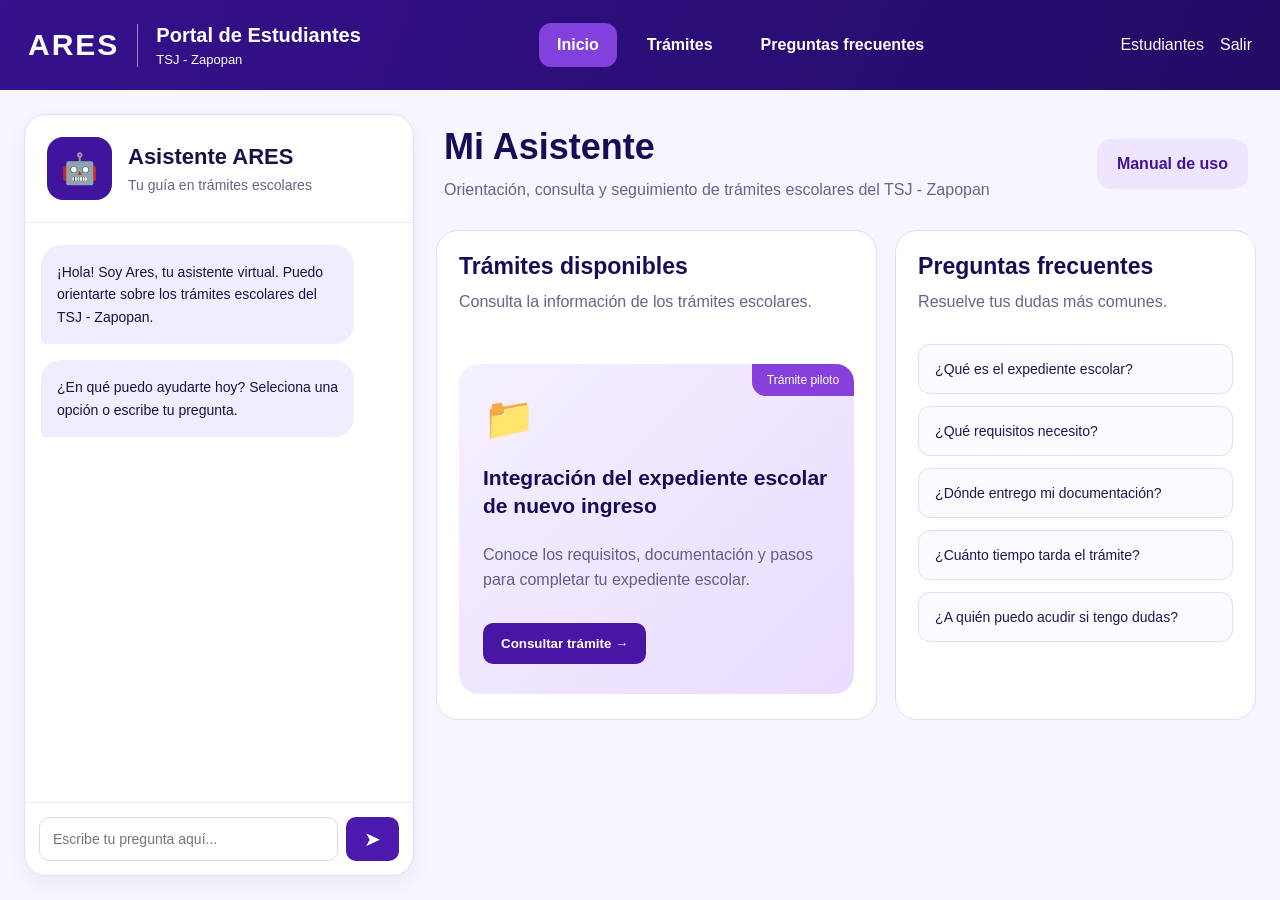
==== frontend/principal.html @ 924fa2f2 "feat: actualizar interfaces de login y registro" ====
<!DOCTYPE html>
<html lang="es">
    <head>
        <meta charset="UTF-8">
        <meta name="viewport" content="width=device-width, initial-scale=1.0">

        <title>Mi Asistente</title>

        <link rel="stylesheet" href="css/principal.css">
    </head>

    <body>

        <!-- ENCABEZADO -->
        <header class="encabezado">

            <div class="marca"> 
                <div class="logo-ares">
                    <span>ARES</span>
            </div>

            <div class="nombre-portal">
                <h2>Portal de Estudiantes</h2>
                <p>TSJ - Zapopan</p>
            </div>
        </div>

        <nav class="menu-principal" aria-label="Navegación principal">
            <a href="#inicio" class="activo">Inicio</a>
            <a href="#tramites">Trámites</a>
            <a href="#preguntas">Preguntas frecuentes</a>
        </nav>

        <div class="usuario">
            <span>Estudiantes</span>
            <a href="/" class="salir">Salir</a>
        </div>

        </header>

        <!-- CONTENIDO PRINCIPAL -->
        <main class="contenedor-principal" id="inicio">

                <!-- ASISTENTE ARES -->
                 <aside class="panel-asistente">

                    <div class="encabezado-asistente">
                        <div class="icono-asistente">🤖</div>

                        <div>
                            <h2>Asistente ARES</h2>
                            <p>Tu guía en trámites escolares</p>
                        </div>
                    </div>

                    <div class="conversacion" id="conversacion">

                        <div class="mensaje bot">
                            <p>
                                ¡Hola!
                                Soy Ares, tu asistente virtual.
                                Puedo orientarte sobre los trámites
                                escolares del TSJ - Zapopan.
                            </p>
                        </div>

                        <div class="mensaje bot">
                            <p>
                                ¿En qué puedo ayudarte hoy?
                                Seleciona una opción o escribe tu pregunta.
                            </p>
                        </div>

                    </div>
                    
                    <form class="formulario-chat" id="form-chat">
                        <input
                            type="text"
                            id="pregunta-chat"
                            placeholder="Escribe tu pregunta aquí..."
                            aria-label="Escribe tu pregunta"
                            required
                            >

                            <button type="submit" aria-label="Enviar mensaje">
                                ➤
                            </button>     
                    </form>

                 </aside>

                 <!-- ÁREA CENTRAL -->
                 <section class="contenido">

                    <div class="bienvenida">

                        <div>
                            <h1>Mi Asistente</h1>
                            <p>
                                Orientación, consulta y seguimiento
                                de trámites escolares del TSJ - Zapopan
                            </p>
                        </div>

                        <a href="#manual" class="boton-manual">
                            Manual de uso
                        </a>

                    </div>

                    <div class="paneles">

                        <!-- TRÁMITES -->
                         <section class="panel-tramites" id="tramites">

                            <div class="titulo-seccion">
                                <h2>Trámites disponibles</h2>
                                <p>
                                    Consulta la información de los 
                                    trámites escolares.
                                </p>
                            </div>

                            <article class="tarjeta-tramite">
                                <span class="etiqueta">
                                    Trámite piloto
                                </span>

                                <div class="icono-tramite">📁</div>

                                <h3>
                                    Integración del expediente escolar
                                    de nuevo ingreso
                                </h3>

                                <p>
                                    Conoce los requisitos, documentación
                                    y pasos para completar tu expediente escolar.
                                </p>

                                <button
                                    type="button"
                                    class="boton-tramite"
                                    id="ver-tramite"
                                    >
                                    Consultar trámite →
                                </button>

                            </article>

                         </section>

                <!-- PREGUNTAS FRECUENTES -->
                 <section class="panel-preguntas" id="preguntas">

                    <div class="titulo-seccion">
                        <h2>Preguntas frecuentes</h2>
                        <p>Resuelve tus dudas más comunes.</p>
                    </div>

                    <div class="lista-preguntas">
                        <button type="button" class="pregunta">
                            ¿Qué es el expediente escolar?
                        </button>

                        <button type="button" class="pregunta">
                            ¿Qué requisitos necesito?
                        </button>

                        <button type="button" class="pregunta">
                            ¿Dónde entrego mi documentación?
                        </button>

                        <button type="button" class="pregunta">
                            ¿Cuánto tiempo tarda el trámite?
                        </button>

                        <button type="button" class="pregunta">
                            ¿A quién puedo acudir si tengo dudas?
                        </button>

                    </section>

                </div>

            </section>

        </main>

        <script src="js/principal.js"></script>

</body>
</html>
---- frontend/css/principal.css ----
/* ===== ESTILOS GENERALES ===== */

* {
    box-sizing: border-box;
}

body {
    margin: 0;
    font-family: Helvetica, sans-serif;
    color: #171344;
    background: #f7f5ff;

}

/* ===== ENCABEZADO ===== */

.encabezado {
    min-height: 90px;
    padding: 16px 28px;
    background: linear-gradient(110deg, #35118d, #220b65);
    color: white;
    display: flex;
    align-items: center;
    justify-content: space-between;
    gap: 20px;
}

.marca {
    display: flex;
    align-items: center;
    gap: 18px;
}

.logo-ares {
    font-size: 30px;
    font-weight: 800;
    letter-spacing: 2px;
}

.nombre-portal {
    border-left: 1px solid #ffffff80;
    padding-left: 18px;
}

.nombre-portal h2 {
    margin: 0 0 5px;
    font-size: 20px;
}

.nombre-portal p {
    margin: 0;
    font-size: 13px;
}

.menu-principal {
    display: flex;
    align-items: center;
    gap: 12px;
}

.menu-principal a {
    padding: 13px 18px;
    border-radius: 12px;
    color:white;
    text-decoration: none;
    font-weight: 600;
}

.menu-principal a:hover,
.menu-principal a.activo {
    background: #8241dc;
}

.usuario {
    display: flex;
    align-items: center;
    gap: 16px;
}

.salir {
    color: white;
    text-decoration: none;
}

/* ===== DISTRIBUCIÓN PRINCIPAL ===== */
 
.contenedor-principal {
    display: grid;
    grid-template-columns: 390px minmax(0,1fr);
    gap: 22px;
    padding: 24px;
    min-height: calc(100vh - 90px);
}

/* ===== ASISTENTE ===== */

.panel-asistente {
    display: flex;
    flex-direction: column;
    min-height: 650px;
    max-height: calc(100vh - 138px);
    background: white;
    border: 1px solid #e3ddf7;
    border-radius: 22px;
    overflow: hidden;
    box-shadow: 0 8px 25px #26116b0d;
}

.encabezado-asistente {
    display: flex;
    align-items: center;
    gap: 16px;
    padding: 22px;
    border-bottom: 1px solid #eeeafa;
}

.icono-asistente {
    background: #40149d;
    color: white;
    border-radius: 16px;
    padding: 14px;
    font-size: 30px;
}

.encabezado-asistente h2 {
    margin: 0 0 7px;
    font-size: 22px;
}

.encabezado-asistente p {
    margin: 0;
    color: #666487;
    font-size: 14px;
}

.conversacion {
    flex: 1;
    overflow-y: auto;
    padding: 22px 16px;
}

.mensaje {
    max-width: 88%;
    padding: 16px;
    margin-bottom: 16px;
    border-radius: 20px;
    line-height: 1.6;
    font-size: 14px;
}

.mensaje p {
    margin: 0;
}

.mensaje.bot {
    background: #f1edff;
    border-bottom-left-radius: 5px;
}

.mensaje.estudiante {
    background: #e3d2ff;
    margin-left: auto;
    border-bottom-right-radius: 5px;
}

.formulario-chat {
    display: flex;
    gap: 8px;
    padding: 14px;
    border-top: 1px solid #eeeafa;
}

.formulario-chat input {
    flex: 1;
    min-width: 0;
    padding: 13px;
    border: 1px solid #ded8ed;
    border-radius: 10px;
    font-size: 14px;
}

.formulario-chat button {
    background: #4b19ad;
    color: white;
    border: none;
    border-radius: 10px;
    padding: 0 18px;
    font-size: 20px;
    cursor: pointer;
}

/* ===== CONTENIDO DERECHO ===== */
.contenido {
    min-width: 0;
}

.bienvenida {
    display: flex;
    justify-content: space-between;
    align-items: center;
    gap: 20px;
    padding: 12px 8px 28px;
}

.bienvenida h1 {
    margin: 0 0 10px;
    font-size: 36px;
    color: #160d56;
}

.bienvenida p {
    margin: 0;
    color: #666487;
    line-height: 1.5;
}

.boton-manual {
    background: #eee5ff;
    color: #42149c;
    padding: 16px 20px;
    border-radius: 14px;
    text-decoration: none;
    font-weight: 600;
    white-space: nowrap;
}

/* ===== PANELES ===== */

.paneles {
    display: grid;
    grid-template-columns: minmax(0, 1.1fr) minmax(0, 0.9fr);
    gap: 18px;
    align-items: stretch;
    width: 100%;
}

.panel-tramites,
.panel-preguntas {
    background: white;
    border: 1px solid #e3ddf7;
    border-radius: 22px;
    padding: 22px;
    min-height: 490px;
}

.titulo-seccion h2 {
    font-size: 23px;
    margin: 0 0 10px;
    color: #160d56;
}

.titulo-seccion p {
    color: #666487;
    margin: 0;
    line-height: 1.5;
}

/* ===== TARJETA DEL TRÁMITE ===== */
.tarjeta-tramite {
    position: relative;
    margin-top: 50px;
    padding: 30px 24px;
    border-radius: 20px;
    background: linear-gradient(135deg, #f5f0ff, #e9dcff);
}

.etiqueta {
    position: absolute;
    top: 0;
    right: 0;
    background: #8740dc;
    color: white;
    padding: 9px 15px;
    border-radius: 0 18px 0 14px;
    font-size: 12px;
}

.icono-tramite {
    font-size: 42px;
    margin-bottom: 20px;
}

.tarjeta-tramite h3 {
    color: #170d55;
    font-size: 21px;
    line-height: 1.35;
}

.tarjeta-tramite p {
    color: #615d84;
    line-height: 1.6;
}

.boton-tramite {
    margin-top: 14px;
    padding: 13px 18px;
    background: #4815a5;
    color: white;
    border: none;
    border-radius: 10px;
    font-weight: 600;
    cursor: pointer;
}

.boton-tramite:hover {
    background: #7130c6;
}

/* ===== PREGUNTAS FRECUENTES ===== */

.lista-preguntas {
    margin-top: 30px;
    display: flex;
    flex-direction: column;
    gap: 12px;
}

.pregunta {
    width: 100%;
    padding: 16px;
    border: 1px solid #e3ddf7;
    background: #fbfaff;
    color: #20164f;
    border-radius: 12px;
    text-align: left;
    font-size: 14px;
    cursor: pointer;
}

.pregunta:hover {
    background: #f0e8ff;
    border-color: #b9a2ed;
}

/* ===== RESPONSIVE ===== */
@media (max-width: 1250px) {
    .contenedor-principal {
        grid-template-columns: 330px minmax(0, 1fr);
    }

    .panel-tramites,
    .panel-preguntas {
        min-height: auto;
    }
}

@media (max-width: 850px) {
    .encabezado {
        flex-wrap: wrap;
    }

    .menu-principal {
        flex-wrap: wrap;
    }

    .contenedor-principal {
        grid-template-columns: 1fr;
    }

    .panel-asistente {
        min-height: 450px;
        max-height: 600px;
    }

    .bienvenida {
        flex-wrap: wrap;
    }

    .paneles {
        grid-template-columns: 1fr;
    }
}

@media (max-width: 480px) {
    .contenedor-principal {
        padding: 12px;
    }

    .encabezado {
        padding: 16px;
    }

    .panel-tramites,
    .panel-preguntas {
        padding: 16px;
    }

    .bienvenida h1 {
        font-size: 28px;
    }
}
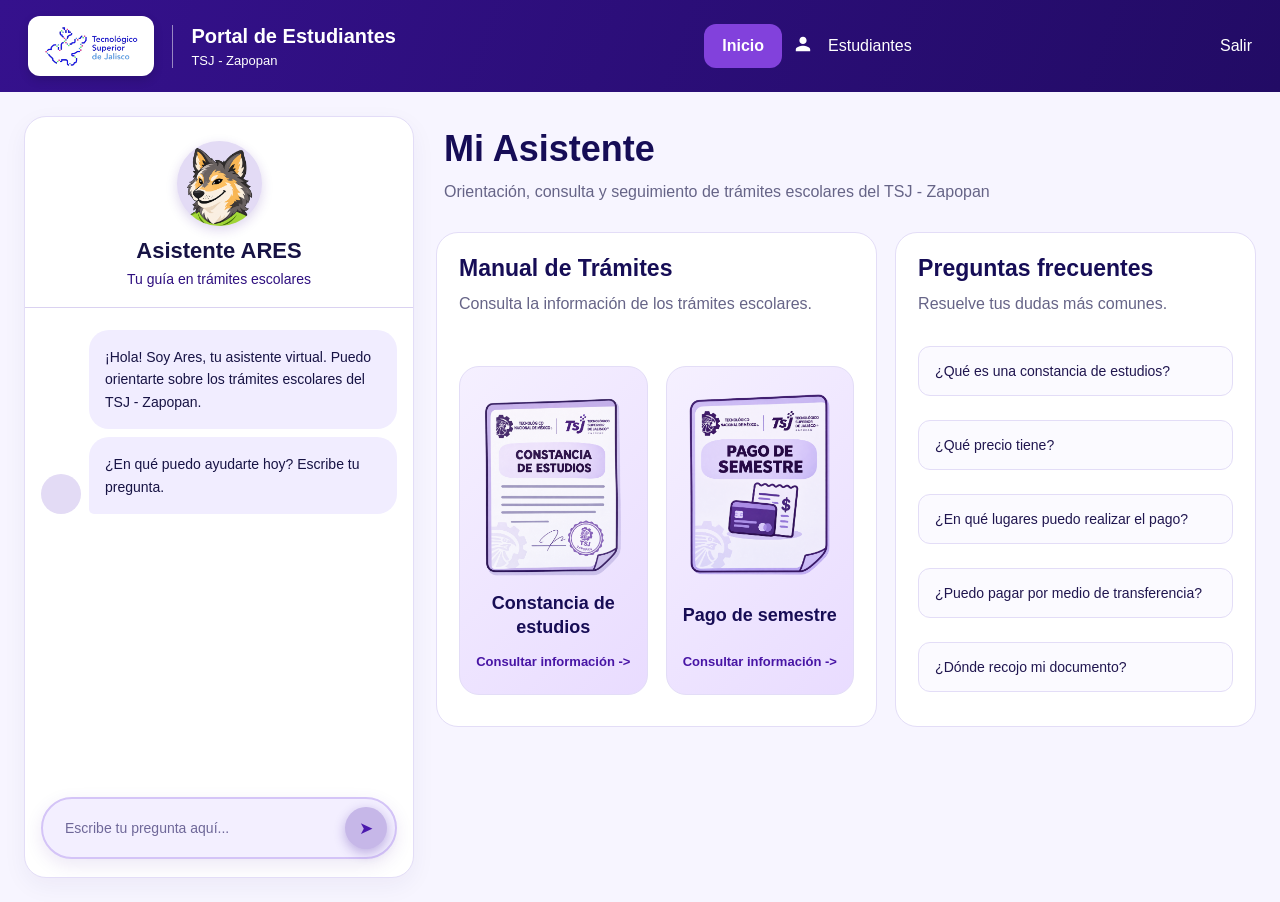
==== commit 7dece0d7: "mejora de interfaz pagina principal" ====
--- a/frontend/principal.html
+++ b/frontend/principal.html
@@ -1,12 +1,12 @@
 <!DOCTYPE html>
 <html lang="es">
-    <head>
-        <meta charset="UTF-8">
-        <meta name="viewport" content="width=device-width, initial-scale=1.0">
-
-        <title>Mi Asistente</title>
-
-        <link rel="stylesheet" href="css/principal.css">
+    
+<head>
+    <meta charset="UTF-8">
+    <meta name="viewport" content="width=device-width, initial-scale=1.0">
+    <title>Mi Asistente</title>
+    <link rel="icon" type="image/png" href="/img/logoares.png" >
+    <link rel="stylesheet" href="css/principal.css">
     </head>
 
     <body>
@@ -15,26 +15,30 @@
         <header class="encabezado">
 
             <div class="marca"> 
-                <div class="logo-ares">
-                    <span>ARES</span>
+                <div class="logo-tsj">
+                    <span><img src="img/logotsj.jpg" alt="Logo TSJ"></span>
+                </div>
+
+                <div class="nombre-portal">
+                    <h2>Portal de Estudiantes</h2>
+                    <p>TSJ - Zapopan</p>
+                </div>
             </div>
 
-            <div class="nombre-portal">
-                <h2>Portal de Estudiantes</h2>
-                <p>TSJ - Zapopan</p>
-            </div>
-        </div>
-
-        <nav class="menu-principal" aria-label="Navegación principal">
-            <a href="#inicio" class="activo">Inicio</a>
-            <a href="#tramites">Trámites</a>
-            <a href="#preguntas">Preguntas frecuentes</a>
-        </nav>
-
-        <div class="usuario">
-            <span>Estudiantes</span>
+            <nav class="menu-principal" aria-label="Navegación principal">
+                <a href="#inicio" class="activo">Inicio</a>
+
+                <div class="usuario">
+                    <div class="icono-usuario" aria-hidden="true">
+                        <svg viewBox="0 0 24 24" width="18" height="18" fill="currentColor">
+                            <path d="M12 12c2.7 0 4.8-2.1 4.8-4.8S14.7 2.4 12 2.4 7.2 4.5 7.2 7.2 9.3 12 12 12zm0 2.4c-3.2 0-9.6 1.6-9.6 4.8v2.4h19.2v-2.4c0-3.2-6.4-4.8-9.6-4.8z"/>
+                        </svg>
+                    </div>
+                    <span id="nombre-usuario">Estudiantes</span>
+                </div>
+            </nav>
+
             <a href="/" class="salir">Salir</a>
-        </div>
 
         </header>
 
@@ -45,7 +49,8 @@
                  <aside class="panel-asistente">
 
                     <div class="encabezado-asistente">
-                        <div class="icono-asistente">🤖</div>
+
+                        <div class="icono-asistente"> <img src="img/logoares.png" alt="Logo ARES"></div>
 
                         <div>
                             <h2>Asistente ARES</h2>
@@ -67,7 +72,7 @@
                         <div class="mensaje bot">
                             <p>
                                 ¿En qué puedo ayudarte hoy?
-                                Seleciona una opción o escribe tu pregunta.
+                                Escribe tu pregunta.
                             </p>
                         </div>
 
@@ -102,10 +107,6 @@
                             </p>
                         </div>
 
-                        <a href="#manual" class="boton-manual">
-                            Manual de uso
-                        </a>
-
                     </div>
 
                     <div class="paneles">
@@ -114,39 +115,31 @@
                          <section class="panel-tramites" id="tramites">
 
                             <div class="titulo-seccion">
-                                <h2>Trámites disponibles</h2>
+                                <h2>Manual de Trámites</h2>
                                 <p>
                                     Consulta la información de los 
                                     trámites escolares.
                                 </p>
                             </div>
 
-                            <article class="tarjeta-tramite">
-                                <span class="etiqueta">
-                                    Trámite piloto
-                                </span>
-
-                                <div class="icono-tramite">📁</div>
-
-                                <h3>
-                                    Integración del expediente escolar
-                                    de nuevo ingreso
-                                </h3>
-
-                                <p>
-                                    Conoce los requisitos, documentación
-                                    y pasos para completar tu expediente escolar.
-                                </p>
-
-                                <button
-                                    type="button"
-                                    class="boton-tramite"
-                                    id="ver-tramite"
-                                    >
-                                    Consultar trámite →
+                            <!--Manual de tramites-->
+
+                            <div class="catalogo-tramites">
+
+                                <button type="button" class="tarjeta-manual" data-tramite="0">
+                                    <img src="img/ConstanciaEstudios.png" alt="Constancia de estudios">
+                                    <h3>Constancia de estudios</h3>
+                                    <span>Consultar información -> </span>
                                 </button>
 
-                            </article>
+                                <button type="button" class="tarjeta-manual" data-tramite="1">
+                                    <img src="img/PagodeSemestre.png" alt="Pago de semestre">
+                                    <h3>Pago de semestre</h3>
+                                    <span>Consultar información -> </span>
+                                </button>
+                            </div>
+
+                            
 
                          </section>
 
@@ -159,25 +152,50 @@
                     </div>
 
                     <div class="lista-preguntas">
-                        <button type="button" class="pregunta">
-                            ¿Qué es el expediente escolar?
-                        </button>
-
-                        <button type="button" class="pregunta">
-                            ¿Qué requisitos necesito?
-                        </button>
-
-                        <button type="button" class="pregunta">
-                            ¿Dónde entrego mi documentación?
-                        </button>
-
-                        <button type="button" class="pregunta">
-                            ¿Cuánto tiempo tarda el trámite?
-                        </button>
-
-                        <button type="button" class="pregunta">
-                            ¿A quién puedo acudir si tengo dudas?
-                        </button>
+
+                        <details class="pregunta-item">
+                            <summary class="pregunta">¿Qué es una constancia de estudios?</summary>
+                            <div class="respuesta">
+                                    Es un documento oficial que acredita que estás
+                                    inscrito como estudiante en la institución.
+                            </div>
+                        </details>
+
+                        <details class="pregunta-item">
+                            <summary class="pregunta">¿Qué precio tiene?</summary>
+                            <div class="respuesta">
+                                    El costo debe consultarse en la plataforma
+                                    institucional de pagos. Pero a la fecha de 2026
+                                    tiene el costo de $70.00 MXN (Constancia de estudios
+                                    sin calificaciones)
+                            </div>
+                        </details>
+
+                        <details class="pregunta-item">
+                            <summary class="pregunta">¿En qué lugares puedo realizar el pago?</summary>
+                            <div class="respuesta">
+                                    Los pagos se pueden realizar presencialmente
+                                    en una sucursal HSBC de tu preferencia, o bien,
+                                    vía internet por transferencia.
+                            </div>
+                        </details>
+
+                        <details class="pregunta-item">
+                            <summary class="pregunta">¿Puedo pagar por medio de transferencia?</summary>
+                            <div class="respuesta">
+                                    Sí, haciendo el pago a la Cuenta Clabe 
+                                    de la institución.
+                            </div>
+                        </details>
+
+                        <details class="pregunta-item">
+                            <summary class="pregunta">¿Dónde recojo mi documento?</summary>
+                            <div class="respuesta">
+                                    En Control Escolar, ubicado en el 
+                                    edificio de "Básicas" el el 
+                                    segundo piso.
+                            </div>
+                        </details>
 
                     </section>
 
@@ -186,6 +204,49 @@
             </section>
 
         </main>
+
+        <!-- Visor del manual-->
+
+        <div class="modal-manual" id="modal-manual"
+            role="dialog" aria-modal="true"
+            aria-labelledby="titulo-manual" hidden>
+
+            <div class="contenido-modal">
+                <button type="button" class="cerrar-manual"
+                    id="cerrar-manual" aria-label="Cerrar manual">
+                    &times;
+                </button>
+
+                <div class="imagen-manual">
+                    <img id="imagen-manual"
+                        src="img/ConstanciaEstudios.png"
+                        alt="Imagen del tramite">
+                </div>
+
+                <div class="informacion-manual">
+                    <h2 id="titulo-manual"></h2>
+                    <p id="descripcion-manual"></p>
+
+                    <h3>Informacion del tramite</h3>
+                    <ul id="pasos-manual"></ul>
+                </div>
+
+                <div class="navegacion-manual">
+                    <button type="button" id="anterior-manual">
+                         ← Atrás
+                    </button>
+
+                    <span id="contador-manual"></span>
+
+                    <button type="button" id="siguiente-manual">
+                        Siguiente →
+                    </button>
+
+                </div>
+
+            </div>
+        
+        </div>
 
         <script src="js/principal.js"></script>
 
--- a/frontend/css/principal.css
+++ b/frontend/css/principal.css
@@ -2,14 +2,13 @@
 
 * {
     box-sizing: border-box;
+    font-family: Helvetica, sans-serif;
 }
 
 body {
     margin: 0;
-    font-family: Helvetica, sans-serif;
     color: #171344;
     background: #f7f5ff;
-
 }
 
 /* ===== ENCABEZADO ===== */
@@ -31,10 +30,20 @@
     gap: 18px;
 }
 
-.logo-ares {
-    font-size: 30px;
-    font-weight: 800;
-    letter-spacing: 2px;
+.logo-tsj {
+    display: flex;
+    align-items: center;
+    background: #ffffff;
+    padding: 8px 14px;
+    border-radius: 12px;
+    box-shadow: 0 4px 10px rgba(0, 0, 0, 0.15);
+}
+
+.logo-tsj img {
+    display: block;
+    height: 44px;
+    width: auto;
+    object-fit: contain;
 }
 
 .nombre-portal {
@@ -61,7 +70,7 @@
 .menu-principal a {
     padding: 13px 18px;
     border-radius: 12px;
-    color:white;
+    color: white;
     text-decoration: none;
     font-weight: 600;
 }
@@ -108,18 +117,36 @@
 
 .encabezado-asistente {
     display: flex;
-    align-items: center;
-    gap: 16px;
-    padding: 22px;
-    border-bottom: 1px solid #eeeafa;
+    flex-direction: column;
+    align-items: center;
+    justify-content: center;
+    text-align: center;
+    gap: 12px;
+    padding: 24px 22px 20px;
+    border-bottom: 1px solid #dad2f1;
 }
 
 .icono-asistente {
-    background: #40149d;
-    color: white;
-    border-radius: 16px;
-    padding: 14px;
-    font-size: 30px;
+    display: flex;
+    justify-content: center;
+    align-items: flex-end;
+    flex-shrink: 0;
+    background: #e3dbf5;
+    border-radius: 50%;
+    padding: 8px 6px 0 6px;
+    width: 85px;
+    height: 85px;
+    box-sizing: border-box;
+    overflow: hidden;
+    box-shadow: 0 4px 12px rgba(64, 20, 157, 0.18);
+}
+
+.icono-asistente img {
+    display: block;
+    width: 112%;
+    height: 112%;
+    object-fit: cover;
+    transform: translateY(6px);
 }
 
 .encabezado-asistente h2 {
@@ -129,7 +156,7 @@
 
 .encabezado-asistente p {
     margin: 0;
-    color: #666487;
+    color: #2e0f7f;
     font-size: 14px;
 }
 
@@ -153,8 +180,34 @@
 }
 
 .mensaje.bot {
+    position: relative;
     background: #f1edff;
     border-bottom-left-radius: 5px;
+    margin-left: 48px;
+}
+
+.mensaje.bot::before {
+    content: "";
+    position: absolute;
+    left: -48px;
+    bottom: 0;
+    width: 40px;
+    height: 40px;
+    border-radius: 50%;
+    background-color: #e3dbf5;
+    background-image: url("/img/ares-pensando.png");
+    background-size: 92%;
+    background-position: bottom center;
+    background-repeat: no-repeat;
+}
+
+.mensaje.bot:has(+ .mensaje.bot)::before {
+    display: none;
+}
+
+.mensaje.bot:has(+ .mensaje.bot) {
+    border-bottom-left-radius: 20px;
+    margin-bottom: 8px;
 }
 
 .mensaje.estudiante {
@@ -165,28 +218,65 @@
 
 .formulario-chat {
     display: flex;
-    gap: 8px;
-    padding: 14px;
-    border-top: 1px solid #eeeafa;
+    align-items: center;
+    gap: 10px;
+    margin: 12px 16px 18px;
+    padding: 8px 8px 8px 18px;
+    background: #f3efff; 
+    border: 2px solid #d4c4f7; 
+    border-radius: 999px; 
+    box-shadow: 0 6px 18px rgba(64, 20, 157, 0.10); 
+    transition: border-color 0.25s ease, box-shadow 0.25s ease, background-color 0.25s ease;
+}
+
+.formulario-chat:focus-within {
+    background-color: #ffffff;
+    border-color: #5e2bc4;
+    box-shadow: 0 8px 22px rgba(64, 20, 157, 0.18);
 }
 
 .formulario-chat input {
     flex: 1;
     min-width: 0;
-    padding: 13px;
-    border: 1px solid #ded8ed;
-    border-radius: 10px;
+    padding: 8px 4px;
+    border: none;
+    background: transparent;
+    color: #171344;  
     font-size: 14px;
+    outline: none;
+}
+
+.formulario-chat input::placeholder {
+    color: #6f6899;
 }
 
 .formulario-chat button {
-    background: #4b19ad;
+    display: flex;
+    justify-content: center;
+    align-items: center;
+    flex-shrink: 0;
+    width: 42px;
+    height: 42px;
+    padding: 0;
+    background: #c6b7e8;
+    color: #4b19ad;
+    border: none;
+    border-radius: 50%;
+    font-size: 17px;
+    cursor: pointer;
+    box-shadow: 0 4px 12px rgba(64, 20, 157, 0.30);
+    transition: transform 0.2s ease, box-shadow 0.2s ease, background 0.2s ease, color 0.2s ease;
+}
+
+.formulario-chat button:hover {
+    transform: scale(1.06);
+    background: linear-gradient(135deg, #8758e3, #6633cc);
     color: white;
-    border: none;
-    border-radius: 10px;
-    padding: 0 18px;
-    font-size: 20px;
-    cursor: pointer;
+    box-shadow: 0 6px 16px rgba(120, 70, 217, 0.35);
+}
+
+.formulario-chat button:active {
+    transform: scale(0.95);
 }
 
 /* ===== CONTENIDO DERECHO ===== */
@@ -212,16 +302,6 @@
     margin: 0;
     color: #666487;
     line-height: 1.5;
-}
-
-.boton-manual {
-    background: #eee5ff;
-    color: #42149c;
-    padding: 16px 20px;
-    border-radius: 14px;
-    text-decoration: none;
-    font-weight: 600;
-    white-space: nowrap;
 }
 
 /* ===== PANELES ===== */
@@ -255,55 +335,264 @@
     line-height: 1.5;
 }
 
-/* ===== TARJETA DEL TRÁMITE ===== */
-.tarjeta-tramite {
+/* ===== MANUAL DE TRÁMITES ===== */
+
+.catalogo-tramites {
+    display: grid;
+    grid-template-columns: repeat(2, minmax(0, 1fr));
+    gap: 18px;
+    margin-top: 50px;
+}
+
+/* Tarjetas individuales */
+.tarjeta-manual {
+    display: flex;
+    flex-direction: column;
+    align-items: center;
+    justify-content: space-between;
+    gap: 14px;
+
+    padding: 25px 15px;
+    min-width: 0;
+
+    background: linear-gradient(135deg, #f5f0ff, #e9dcff);
+    border: 1px solid #e3ddf7;
+    border-radius: 20px;
+
+    color: #170d55;
+    text-align: center;
+    font-family: Helvetica, sans-serif;
+    cursor: pointer;
+
+    transition: transform 0.2s ease,
+                box-shadow 0.2s ease,
+                border-color 0.2s ease;
+}
+
+.tarjeta-manual:hover {
+    transform: translateY(-4px);
+    border-color: #b9a2ed;
+    box-shadow: 0 8px 20px rgba(64, 20, 157, 0.15);
+}
+
+/* Imagenes del manual */
+.tarjeta-manual img {
+    display: block;
+    width: 145px;
+    max-width: 100%;
+    height: 185px;
+    object-fit: contain;
+}
+
+/* Titulos */
+.tarjeta-manual h3 {
+    margin: 0;
+    color: #170d55;
+    font-size: 18px;
+    line-height: 1.35;
+}
+
+/* Texto de consulta */
+
+.tarjeta-manual span {
+    color: #4815a5;
+    font-size: 13px;
+    font-weight: 600;
+}
+
+/* VENTANA INTERACTIVA */
+
+.modal-manual {
+    position: fixed;
+    inset: 0;
+    z-index: 1000;
+
+    display: flex;
+    align-items: center;
+    justify-content: center;
+
+    padding: 20px;
+    background: rgba(23, 13, 85, 0.65);
+}
+
+.modal-manual[hidden] {
+    display: none;
+}
+
+/* Contenedor de la ventana */
+.contenido-modal {
     position: relative;
-    margin-top: 50px;
-    padding: 30px 24px;
+    display: grid;
+    grid-template-areas: 240px minmax(0,1fr);
+    gap: 25px;
+
+    width: min(850px, 100%);
+    max-height: 90vh;
+    overflow-y: auto;
+
+    padding: 35px 30px;
+
+    background: white;
+    border: 1px solid #e3ddf7;
+    border-radius: 22px;
+    box-shadow: 0 15px 45px rgba(23, 13, 85, 0.25);
+}
+
+/* Boton cerrar */
+.cerrar-manual {
+    position: absolute;
+    top: 12px;
+    right: 16px;
+
+    background: transparent;
+    border: none;
+    color: #4815a5;
+
+    font-size: 30px;
+    cursor: pointer;
+}
+
+/* Imagen ampliada */
+.imagen-manual {
+    display: flex;
+    align-items: center;
+    justify-content: center;
+
+    padding: 20px;
+    background: linear-gradient(135deg, #f5f0ff, #e9dcff);
     border-radius: 20px;
-    background: linear-gradient(135deg, #f5f0ff, #e9dcff);
-}
-
-.etiqueta {
-    position: absolute;
-    top: 0;
-    right: 0;
-    background: #8740dc;
-    color: white;
-    padding: 9px 15px;
-    border-radius: 0 18px 0 14px;
-    font-size: 12px;
-}
-
-.icono-tramite {
-    font-size: 42px;
-    margin-bottom: 20px;
-}
-
-.tarjeta-tramite h3 {
+}
+
+.imagen-manual img {
+    display: block;
+    width: 210px;
+    max-width: 100%;
+    max-height: 350px;
+    object-fit: contain;
+}
+
+/* Informacion del tramite */
+.informacion-manual {
+    padding: 10px 5px;
+}
+
+.informacion-manual h2 {
+    margin: 0 0 15px;
+    color: #160d56;
+    font-size: 25px;
+}
+
+.informacion-manual h3 {
+    margin-top: 22px;
     color: #170d55;
-    font-size: 21px;
-    line-height: 1.35;
-}
-
-.tarjeta-tramite p {
-    color: #615d84;
+    font-size: 18px;
+}
+
+.informacion-manual p,
+.informacion-manual li {
+    color: #666487;
+    font-size: 14px;
     line-height: 1.6;
 }
 
-.boton-tramite {
-    margin-top: 14px;
+.informacion-manual ul {
+    padding-left: 20px;
+}
+
+.informacion-manual li {
+    margin-bottom: 10px;
+}
+
+/* NAVEGACION DEL MANUAL */
+.navegacion-manual {
+    grid-column: 1 / -1;
+
+    display: flex;
+    justify-content: space-between;
+    align-items: center;
+    gap: 15px;
+
+    padding-top: 20px;
+    border-top: 1px solid #e3ddf7;
+}
+
+.navegacion-manual button {
     padding: 13px 18px;
+
     background: #4815a5;
     color: white;
+
     border: none;
     border-radius: 10px;
+
+    font-family: Helvetica, sans-serif;
+    font-size: 14px;
     font-weight: 600;
     cursor: pointer;
 }
 
-.boton-tramite:hover {
+.navegacion-manual button:not(:disabled) {
     background: #7130c6;
+}
+
+.navegacion-manual button:disabled {
+    opacity: 0.4;
+    cursor: not-allowed;
+}
+
+.navegacion-manual span {
+    color: #666487;
+    font-size: 13px;
+}
+
+/* Accesibilidad del manual */
+.tarjeta-manual:focus-visible,
+.cerrar-manual:focus-visible,
+.navegacion-manual button:focus-visible {
+    outline: 3px solid #8740dc;
+    outline-offset: 3px;
+}
+
+/* RESPONSIVE DEL MANUAL */
+@media (max-width: 650px) {
+
+    .contenido-modal {
+        grid-template-columns: 1fr;
+        gap: 15px;
+        padding: 35px 18px 20px;
+    }
+
+    .imagen-manual img {
+        width: 160px;
+        max-height: 230px;
+    }
+
+    .informacion-manual h2 {
+        font-size: 22px;
+    }
+
+    .catalogo-tramites {
+        gap: 10px;
+        margin-top: 30px;
+    }
+
+    .tarjeta-manual {
+        padding: 18px 10px;
+    }
+
+    .tarjeta-manual img {
+        width: 110px;
+        height: 145px;
+    }
+
+    .tarjeta-manual h3 {
+        font-size: 15px;
+    }
+
+    .navegacion-manual button {
+        padding: 10px 12px;
+        font-size: 13px;
+    }
 }
 
 /* ===== PREGUNTAS FRECUENTES ===== */
@@ -332,6 +621,35 @@
     border-color: #b9a2ed;
 }
 
+
+/* Respuestas desplegables pf */
+
+.pregunta-item {
+    margin-bottom: 12px;
+}
+
+.pregunta-item summary {
+    list-style: none;
+    cursor: pointer;
+}
+
+.pregunta-item .pregunta {
+    display: block;
+    width: 100%;
+    box-sizing: border-box;
+}
+
+.respuesta {
+    margin-top: 6px;
+    padding: 15px 20px;
+    background: #f3edff;
+    border: 1px solid #ddd4ff;
+    border-radius: 12px;
+    color: #16095b;
+    font-size: 14px;
+    line-height: 1.6;
+}
+
 /* ===== RESPONSIVE ===== */
 @media (max-width: 1250px) {
     .contenedor-principal {
